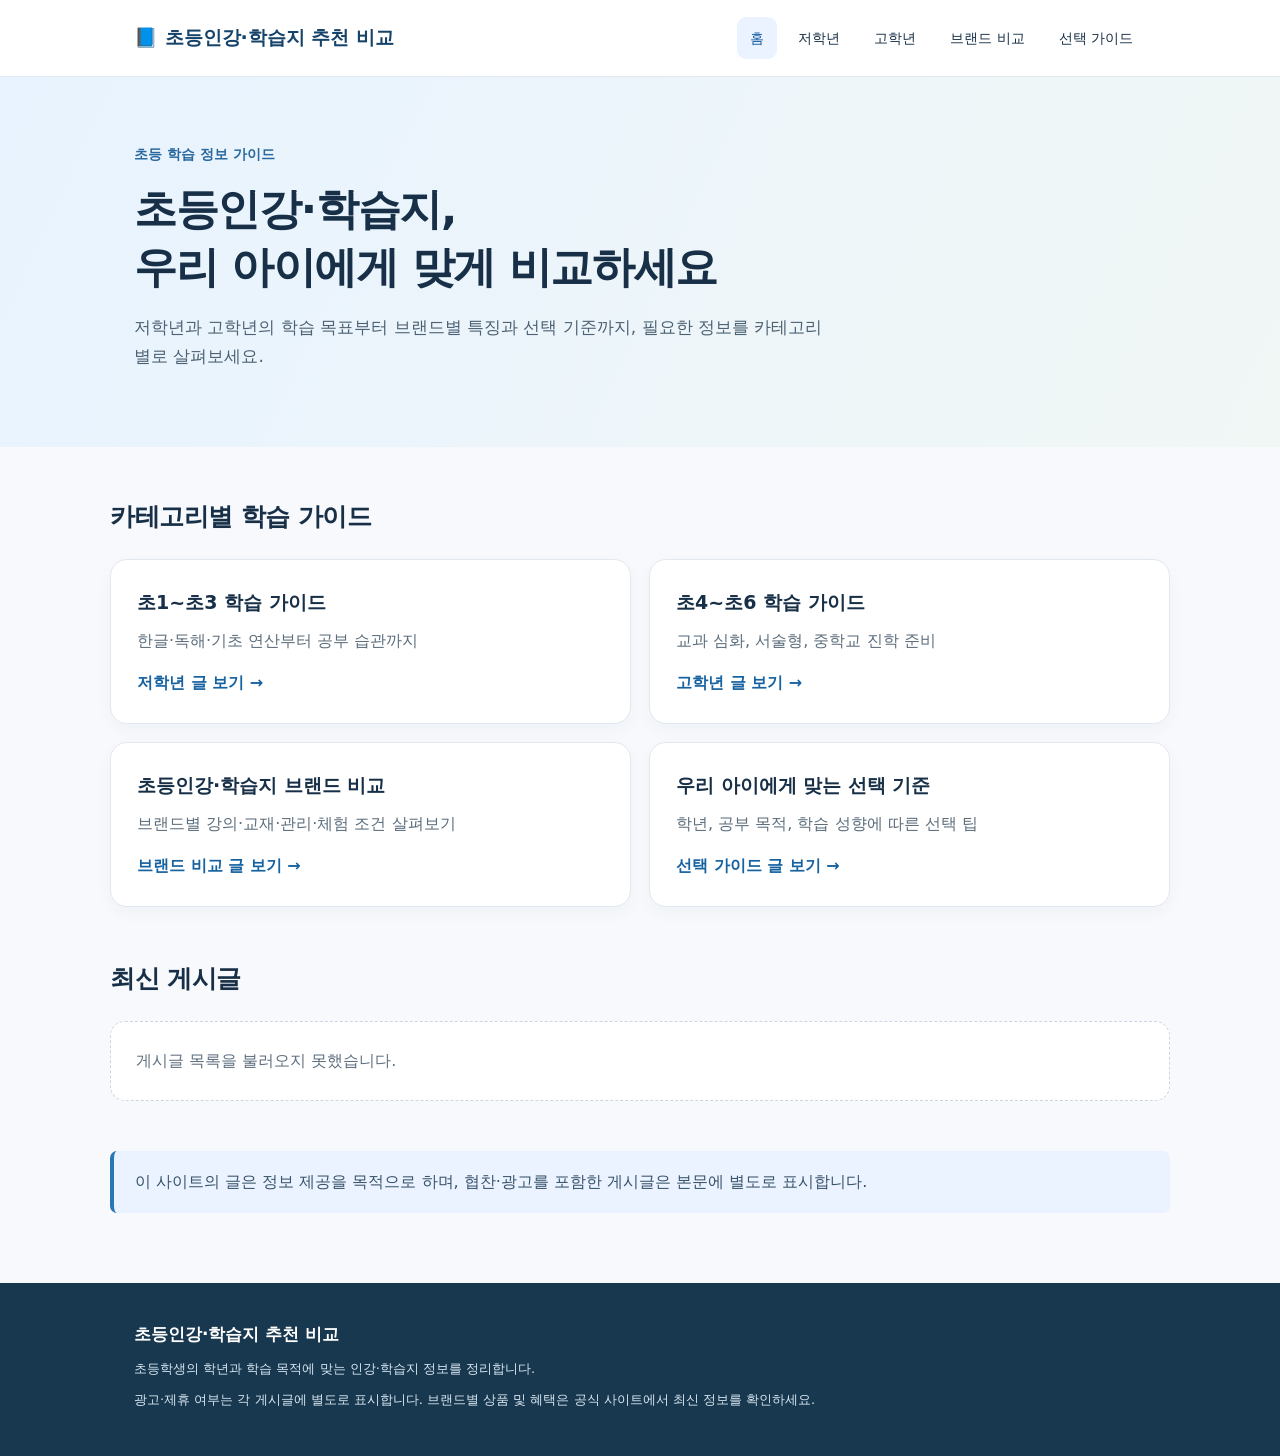
==== index.html @ b722410e "Add files via upload" ====
<!doctype html><html lang="ko"><head><meta charset="utf-8"><meta name="viewport" content="width=device-width,initial-scale=1"><title>홈 | 초등인강·학습지 추천 비교</title><meta name="description" content="초등인강과 초등학습지를 저학년, 고학년, 브랜드 비교, 선택 가이드로 나눠 살펴보세요."><link rel="canonical" href="https://jjh950621-star.github.io/elementary-study/index.html"><meta property="og:type" content="website"><meta property="og:title" content="홈"><meta property="og:description" content="초등인강과 초등학습지를 저학년, 고학년, 브랜드 비교, 선택 가이드로 나눠 살펴보세요."><meta property="og:url" content="https://jjh950621-star.github.io/elementary-study/index.html"><link rel="stylesheet" href="style.css"><script defer src="script.js"></script></head><body><header class="site-header"><div class="wrap header-inner"><a class="brand" href="index.html">📘 초등인강·학습지 추천 비교</a><nav class="nav" aria-label="주 메뉴"><a href="index.html" class="active">홈</a><a href="low-grade.html" class="">저학년</a><a href="high-grade.html" class="">고학년</a><a href="brands.html" class="">브랜드 비교</a><a href="guide.html" class="">선택 가이드</a></nav></div></header><section class="hero"><div class="wrap"><div class="eyebrow">초등 학습 정보 가이드</div><h1>초등인강·학습지,<br>우리 아이에게 맞게 비교하세요</h1><p>저학년과 고학년의 학습 목표부터 브랜드별 특징과 선택 기준까지, 필요한 정보를 카테고리별로 살펴보세요.</p></div></section><main class="wrap main"><section class="section"><h2>카테고리별 학습 가이드</h2><div class="grid"><a class="card" href="low-grade.html"><h3>초1~초3 학습 가이드</h3><p>한글·독해·기초 연산부터 공부 습관까지</p><span class="more">저학년 글 보기 →</span></a><a class="card" href="high-grade.html"><h3>초4~초6 학습 가이드</h3><p>교과 심화, 서술형, 중학교 진학 준비</p><span class="more">고학년 글 보기 →</span></a><a class="card" href="brands.html"><h3>초등인강·학습지 브랜드 비교</h3><p>브랜드별 강의·교재·관리·체험 조건 살펴보기</p><span class="more">브랜드 비교 글 보기 →</span></a><a class="card" href="guide.html"><h3>우리 아이에게 맞는 선택 기준</h3><p>학년, 공부 목적, 학습 성향에 따른 선택 팁</p><span class="more">선택 가이드 글 보기 →</span></a></div></section><section class="section"><h2>최신 게시글</h2><div class="post-list" data-post-list></div></section><aside class="note">이 사이트의 글은 정보 제공을 목적으로 하며, 협찬·광고를 포함한 게시글은 본문에 별도로 표시합니다.</aside></main><footer class="footer"><div class="wrap"><strong>초등인강·학습지 추천 비교</strong><p>초등학생의 학년과 학습 목적에 맞는 인강·학습지 정보를 정리합니다.</p><p>광고·제휴 여부는 각 게시글에 별도로 표시합니다. 브랜드별 상품 및 혜택은 공식 사이트에서 최신 정보를 확인하세요.</p></div></footer></body></html>
---- style.css ----
*{box-sizing:border-box}body{margin:0;background:#f7f9fc;color:#183047;font-family:system-ui,-apple-system,"Malgun Gothic",sans-serif;line-height:1.75}a{color:inherit;text-decoration:none}.wrap{max-width:1060px;margin:auto;padding:0 24px}.site-header{background:#fff;border-bottom:1px solid #e2e8f0;position:sticky;top:0;z-index:10}.header-inner{display:flex;align-items:center;justify-content:space-between;gap:22px;min-height:76px}.brand{font-weight:800;color:#16436a;font-size:19px}.nav{display:flex;gap:8px;flex-wrap:wrap}.nav a{padding:9px 13px;border-radius:9px;font-size:14px}.nav a:hover,.nav a.active{background:#eaf3ff;color:#145ca3}.hero{background:linear-gradient(115deg,#e8f3ff,#f1f7f5);padding:65px 0 58px}.eyebrow{color:#28689e;font-weight:700;font-size:14px}.hero h1{font-size:clamp(28px,4vw,43px);line-height:1.35;letter-spacing:-1.3px;margin:13px 0}.hero p{max-width:690px;color:#4c6173;font-size:17px}.main{padding:48px 0 70px}h2{font-size:25px;letter-spacing:-.5px;margin:0 0 20px}.section{margin-bottom:50px}.grid{display:grid;grid-template-columns:repeat(2,minmax(0,1fr));gap:18px}.card{background:#fff;border:1px solid #e2e8f0;border-radius:17px;padding:26px;box-shadow:0 6px 18px rgba(24,48,71,.035)}.card h3{margin:0 0 8px;font-size:19px}.card p{color:#5c6d7c;margin:0 0 14px}.more{font-weight:700;color:#1762a1}.post-list{display:grid;gap:13px}.post{background:#fff;border:1px solid #e2e8f0;border-radius:13px;padding:20px 23px}.post h3{margin:0;font-size:18px}.post p{margin:6px 0;color:#64748b}.pill{font-size:12px;color:#1762a1;background:#eaf3ff;padding:4px 9px;border-radius:100px}.empty{background:#fff;border:1px dashed #c9d6e2;border-radius:15px;padding:25px;color:#607080}.note{border-left:4px solid #2777b5;background:#eaf3ff;padding:17px 21px;border-radius:7px;color:#39536b}.footer{background:#18384f;color:#d8e6f1;padding:37px 0;font-size:13px}.footer strong{font-size:17px;color:#fff}.footer p{margin:8px 0}.article{background:white;padding:38px;border:1px solid #e2e8f0;border-radius:17px}.article h1{font-size:32px;line-height:1.4}.article p{margin:18px 0}.article .meta{color:#687e8e;font-size:14px}.article img{max-width:100%;height:auto}.breadcrumbs{color:#61758a;margin-bottom:20px;font-size:14px}@media(max-width:700px){.header-inner{display:block;padding-top:16px;padding-bottom:12px}.brand{display:block;margin-bottom:10px}.nav{gap:0}.nav a{padding:8px 9px;font-size:13px}.grid{grid-template-columns:1fr}.hero{padding:40px 0}.main{padding:34px 0}.article{padding:23px}}
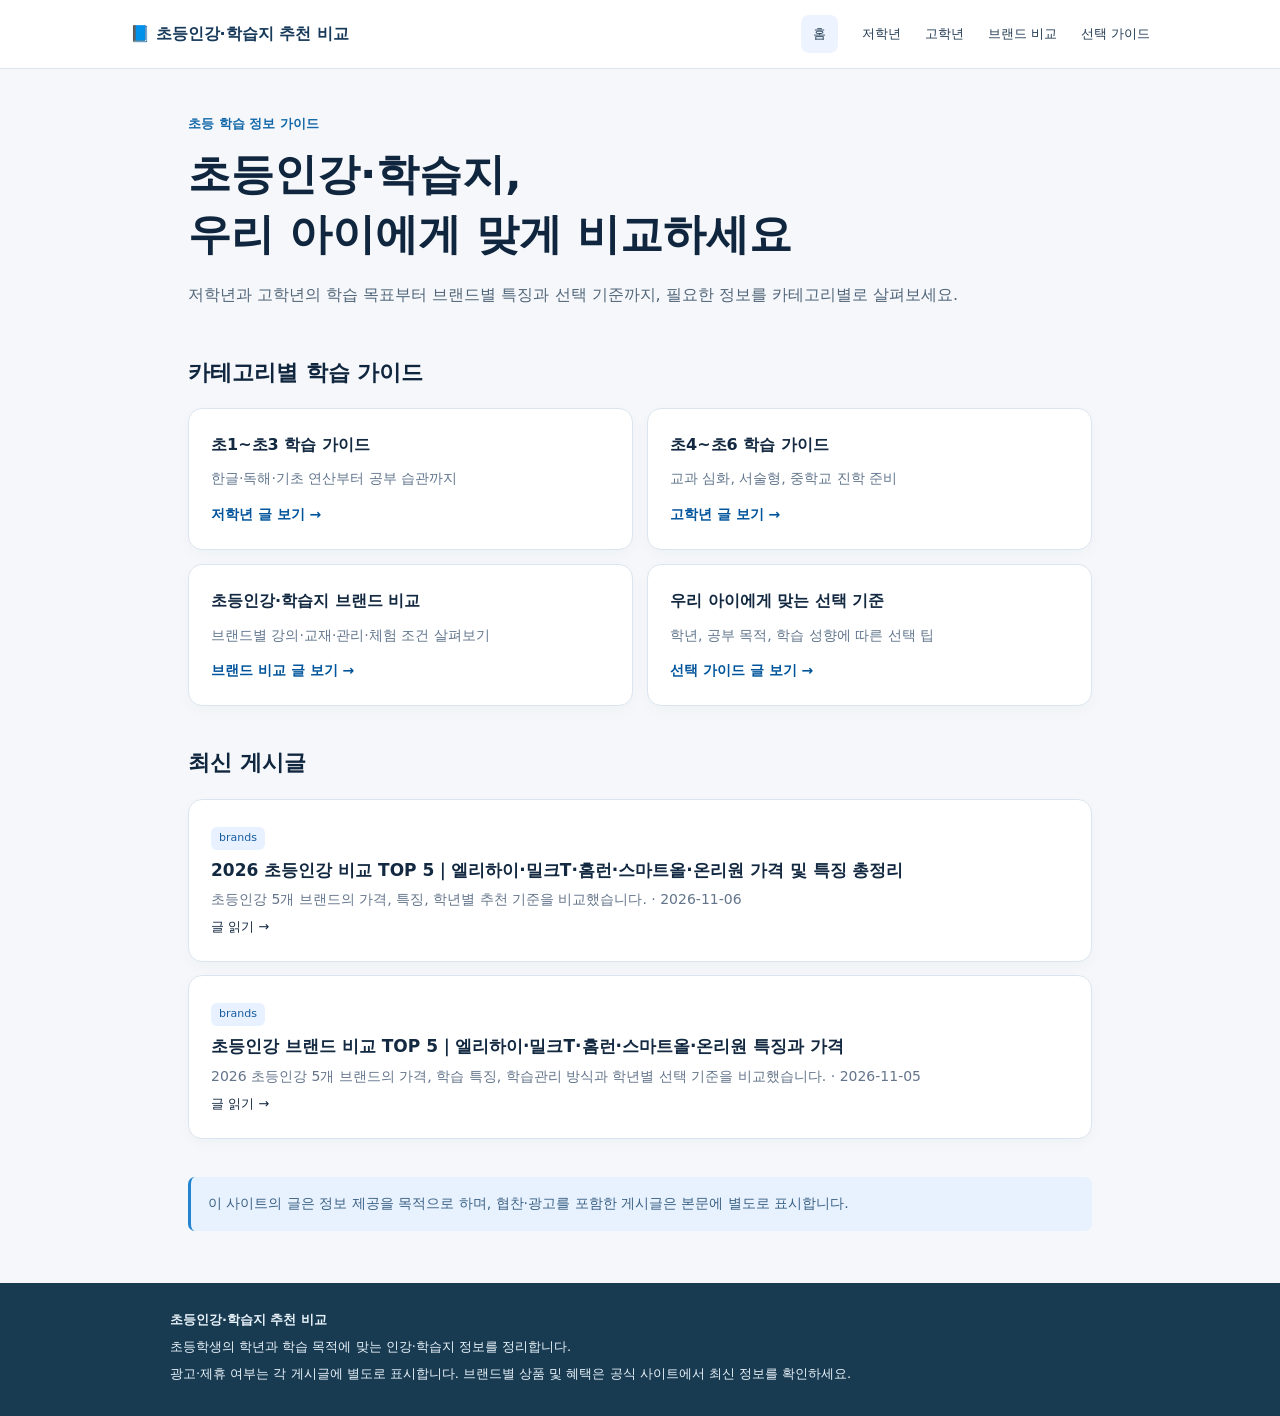
==== commit 184d07b1: "Add files via upload" ====
--- a/index.html
+++ b/index.html
@@ -1 +1,19 @@
-<!doctype html><html lang="ko"><head><meta charset="utf-8"><meta name="viewport" content="width=device-width,initial-scale=1"><title>홈 | 초등인강·학습지 추천 비교</title><meta name="description" content="초등인강과 초등학습지를 저학년, 고학년, 브랜드 비교, 선택 가이드로 나눠 살펴보세요."><link rel="canonical" href="https://jjh950621-star.github.io/elementary-study/index.html"><meta property="og:type" content="website"><meta property="og:title" content="홈"><meta property="og:description" content="초등인강과 초등학습지를 저학년, 고학년, 브랜드 비교, 선택 가이드로 나눠 살펴보세요."><meta property="og:url" content="https://jjh950621-star.github.io/elementary-study/index.html"><link rel="stylesheet" href="style.css"><script defer src="script.js"></script></head><body><header class="site-header"><div class="wrap header-inner"><a class="brand" href="index.html">📘 초등인강·학습지 추천 비교</a><nav class="nav" aria-label="주 메뉴"><a href="index.html" class="active">홈</a><a href="low-grade.html" class="">저학년</a><a href="high-grade.html" class="">고학년</a><a href="brands.html" class="">브랜드 비교</a><a href="guide.html" class="">선택 가이드</a></nav></div></header><section class="hero"><div class="wrap"><div class="eyebrow">초등 학습 정보 가이드</div><h1>초등인강·학습지,<br>우리 아이에게 맞게 비교하세요</h1><p>저학년과 고학년의 학습 목표부터 브랜드별 특징과 선택 기준까지, 필요한 정보를 카테고리별로 살펴보세요.</p></div></section><main class="wrap main"><section class="section"><h2>카테고리별 학습 가이드</h2><div class="grid"><a class="card" href="low-grade.html"><h3>초1~초3 학습 가이드</h3><p>한글·독해·기초 연산부터 공부 습관까지</p><span class="more">저학년 글 보기 →</span></a><a class="card" href="high-grade.html"><h3>초4~초6 학습 가이드</h3><p>교과 심화, 서술형, 중학교 진학 준비</p><span class="more">고학년 글 보기 →</span></a><a class="card" href="brands.html"><h3>초등인강·학습지 브랜드 비교</h3><p>브랜드별 강의·교재·관리·체험 조건 살펴보기</p><span class="more">브랜드 비교 글 보기 →</span></a><a class="card" href="guide.html"><h3>우리 아이에게 맞는 선택 기준</h3><p>학년, 공부 목적, 학습 성향에 따른 선택 팁</p><span class="more">선택 가이드 글 보기 →</span></a></div></section><section class="section"><h2>최신 게시글</h2><div class="post-list" data-post-list></div></section><aside class="note">이 사이트의 글은 정보 제공을 목적으로 하며, 협찬·광고를 포함한 게시글은 본문에 별도로 표시합니다.</aside></main><footer class="footer"><div class="wrap"><strong>초등인강·학습지 추천 비교</strong><p>초등학생의 학년과 학습 목적에 맞는 인강·학습지 정보를 정리합니다.</p><p>광고·제휴 여부는 각 게시글에 별도로 표시합니다. 브랜드별 상품 및 혜택은 공식 사이트에서 최신 정보를 확인하세요.</p></div></footer></body></html>+<!doctype html>
+<html lang="ko"><head><meta charset="utf-8"><meta name="viewport" content="width=device-width,initial-scale=1">
+<title>홈 | 초등인강·학습지 추천 비교</title><meta name="description" content="초등인강·학습지 추천 비교. 저학년, 고학년, 브랜드별 특징과 최신 비교 게시글을 확인하세요."><link rel="canonical" href="https://jjh950621-star.github.io/elementary-study/index.html">
+<style>
+*{box-sizing:border-box}body{margin:0;background:#f5f7fa;color:#10263e;font-family:system-ui,-apple-system,'Noto Sans KR',sans-serif;line-height:1.7;word-break:keep-all}a{color:#0a579e;text-decoration:none}a:hover{text-decoration:underline}header{background:#fff;border-bottom:1px solid #dce5ef}.nav{max-width:1060px;margin:auto;padding:15px 20px;display:flex;gap:24px;align-items:center;flex-wrap:wrap}.logo{font-weight:750;color:#173a5a;margin-right:auto}.nav a:not(.logo){font-size:13px;color:#243c54}.nav .active{background:#edf4ff;border-radius:8px;padding:8px 12px}.wrap{max-width:940px;margin:0 auto;padding:34px 18px 52px}.eyebrow{font-size:13px;color:#1268a9;font-weight:700}.hero h1{font-size:clamp(28px,4.5vw,43px);line-height:1.4;margin:9px 0 12px}.hero p{color:#52667a}.hero{margin:10px 0 46px}.section-title{font-size:22px;margin:0 0 17px}.category-grid{display:grid;grid-template-columns:repeat(2,minmax(0,1fr));gap:14px}.category-card,.post{display:block;background:white;border:1px solid #dce5ef;border-radius:14px;padding:22px;color:#132941;box-shadow:0 5px 16px #233c5407}.category-card:hover,.post:hover{border-color:#8fb8e3;text-decoration:none}.category-card strong{display:block;font-size:16px}.category-card p{color:#62768d;font-size:14px;margin:9px 0}.category-card span{color:#00549b;font-size:14px;font-weight:700}.latest{margin-top:38px}.post{margin-bottom:13px}.tag{display:inline-block;background:#e7f1ff;color:#175ca0;font-size:11px;border-radius:6px;padding:2px 8px}.post strong{display:block;margin-top:6px;font-size:17px}.post p{color:#64758b;font-size:14px;margin:4px 0 0}.notice{margin-top:38px;padding:15px 17px;border-left:3px solid #2384d2;border-radius:7px;background:#e8f2ff;color:#3c6285;font-size:14px}footer{background:#183b52;color:#e9f3fa;padding:26px max(20px,calc((100vw - 940px)/2));font-size:13px}footer p{margin:5px 0}@media(max-width:600px){.category-grid{grid-template-columns:1fr}.nav{gap:12px}.wrap{padding:24px 14px}.hero{margin-bottom:30px}}
+</style></head><body>
+<header><nav class="nav"><a class="logo" href="index.html">📘 초등인강·학습지 추천 비교</a><a class="active" href="index.html">홈</a><a href="low-grade.html">저학년</a><a href="high-grade.html">고학년</a><a href="brands.html">브랜드 비교</a><a href="guide.html">선택 가이드</a></nav></header>
+<main class="wrap"><section class="hero"><div class="eyebrow">초등 학습 정보 가이드</div><h1>초등인강·학습지,<br>우리 아이에게 맞게 비교하세요</h1><p>저학년과 고학년의 학습 목표부터 브랜드별 특징과 선택 기준까지, 필요한 정보를 카테고리별로 살펴보세요.</p></section>
+<section><h2 class="section-title">카테고리별 학습 가이드</h2><div class="category-grid">
+<a class="category-card" href="low-grade.html"><strong>초1~초3 학습 가이드</strong><p>한글·독해·기초 연산부터 공부 습관까지</p><span>저학년 글 보기 →</span></a>
+<a class="category-card" href="high-grade.html"><strong>초4~초6 학습 가이드</strong><p>교과 심화, 서술형, 중학교 진학 준비</p><span>고학년 글 보기 →</span></a>
+<a class="category-card" href="brands.html"><strong>초등인강·학습지 브랜드 비교</strong><p>브랜드별 강의·교재·관리·체험 조건 살펴보기</p><span>브랜드 비교 글 보기 →</span></a>
+<a class="category-card" href="guide.html"><strong>우리 아이에게 맞는 선택 기준</strong><p>학년, 공부 목적, 학습 성향에 따른 선택 팁</p><span>선택 가이드 글 보기 →</span></a>
+</div></section>
+<section class="latest"><h2 class="section-title">최신 게시글</h2>
+<a class="post" href="elementary-online-top5-2026.html"><span class="tag">brands</span><strong>2026 초등인강 비교 TOP 5｜엘리하이·밀크T·홈런·스마트올·온리원 가격 및 특징 총정리</strong><p>초등인강 5개 브랜드의 가격, 특징, 학년별 추천 기준을 비교했습니다. · 2026-11-06</p><span style="font-size:13px">글 읽기 →</span></a>
+<a class="post" href="elementary-comparison-2026.html"><span class="tag">brands</span><strong>초등인강 브랜드 비교 TOP 5｜엘리하이·밀크T·홈런·스마트올·온리원 특징과 가격</strong><p>2026 초등인강 5개 브랜드의 가격, 학습 특징, 학습관리 방식과 학년별 선택 기준을 비교했습니다. · 2026-11-05</p><span style="font-size:13px">글 읽기 →</span></a>
+</section><div class="notice">이 사이트의 글은 정보 제공을 목적으로 하며, 협찬·광고를 포함한 게시글은 본문에 별도로 표시합니다.</div></main>
+<footer><strong>초등인강·학습지 추천 비교</strong><p>초등학생의 학년과 학습 목적에 맞는 인강·학습지 정보를 정리합니다.</p><p>광고·제휴 여부는 각 게시글에 별도로 표시합니다. 브랜드별 상품 및 혜택은 공식 사이트에서 최신 정보를 확인하세요.</p></footer></body></html>
